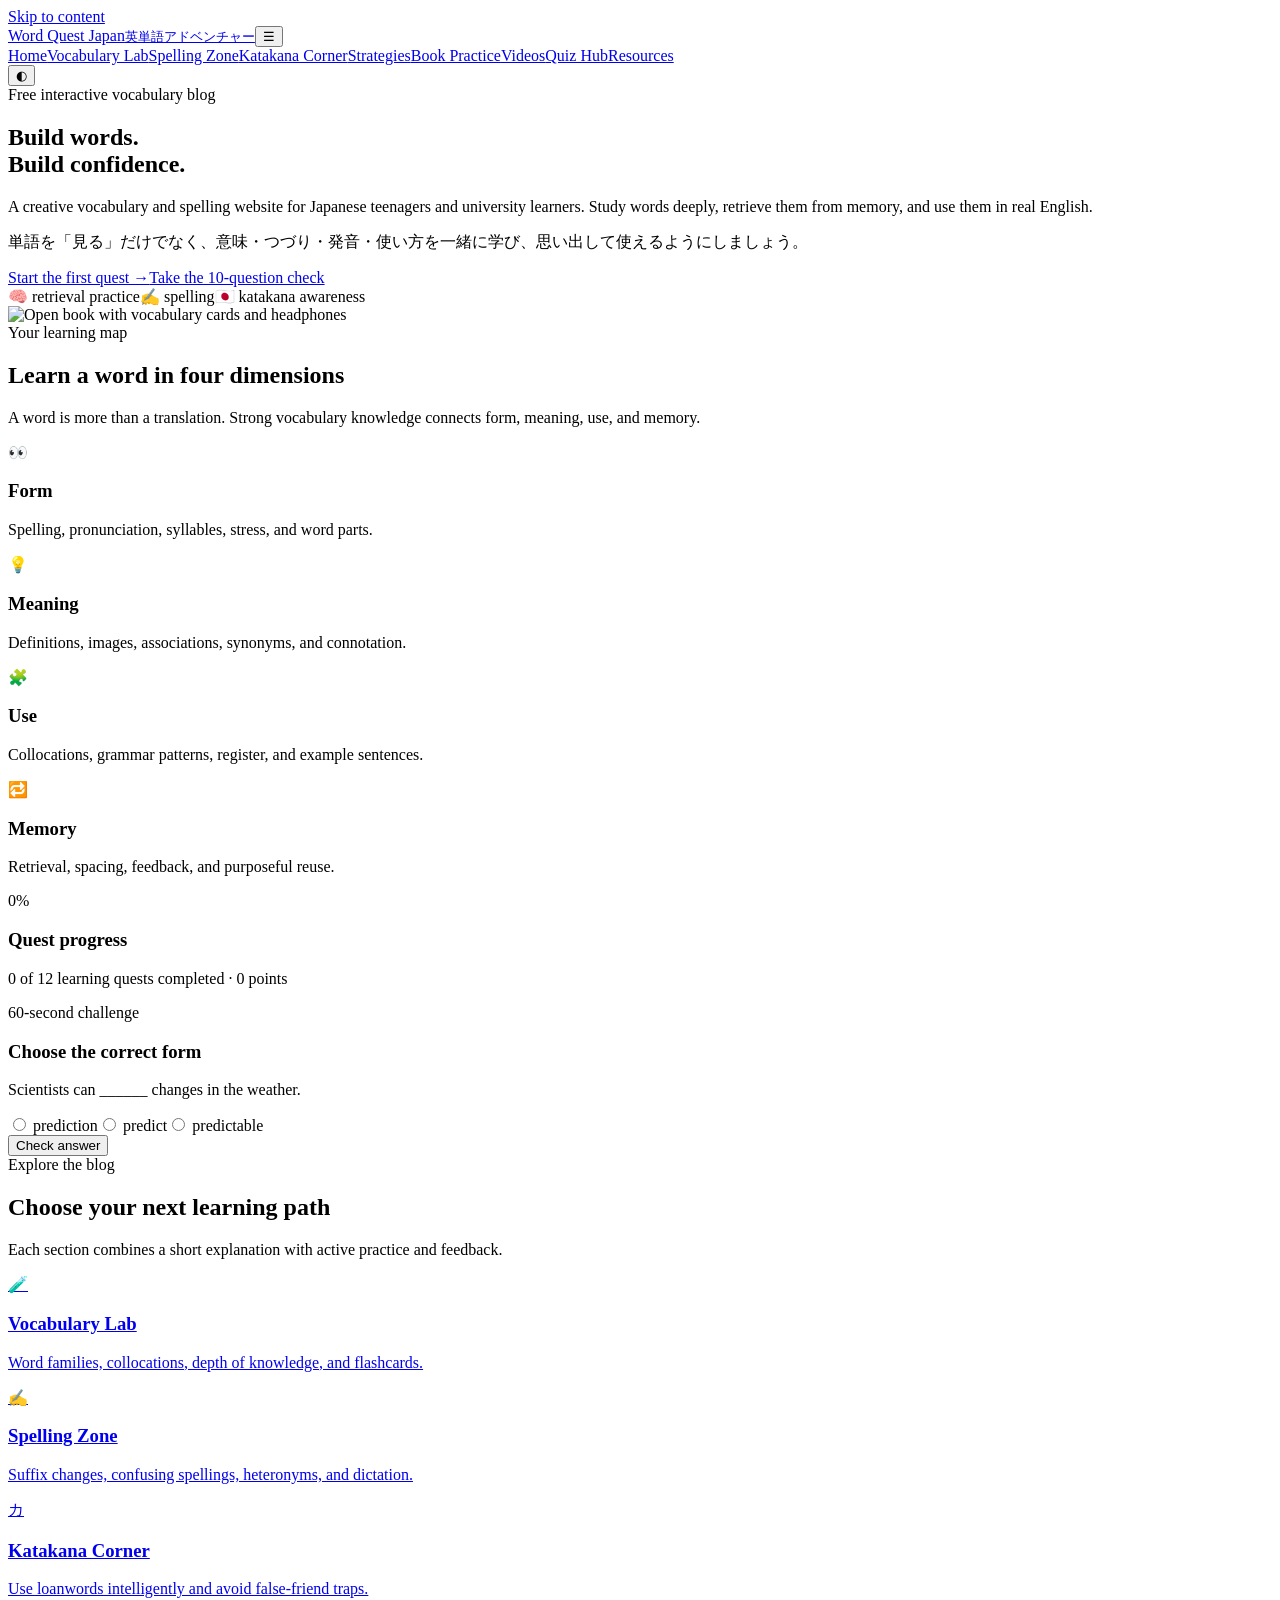
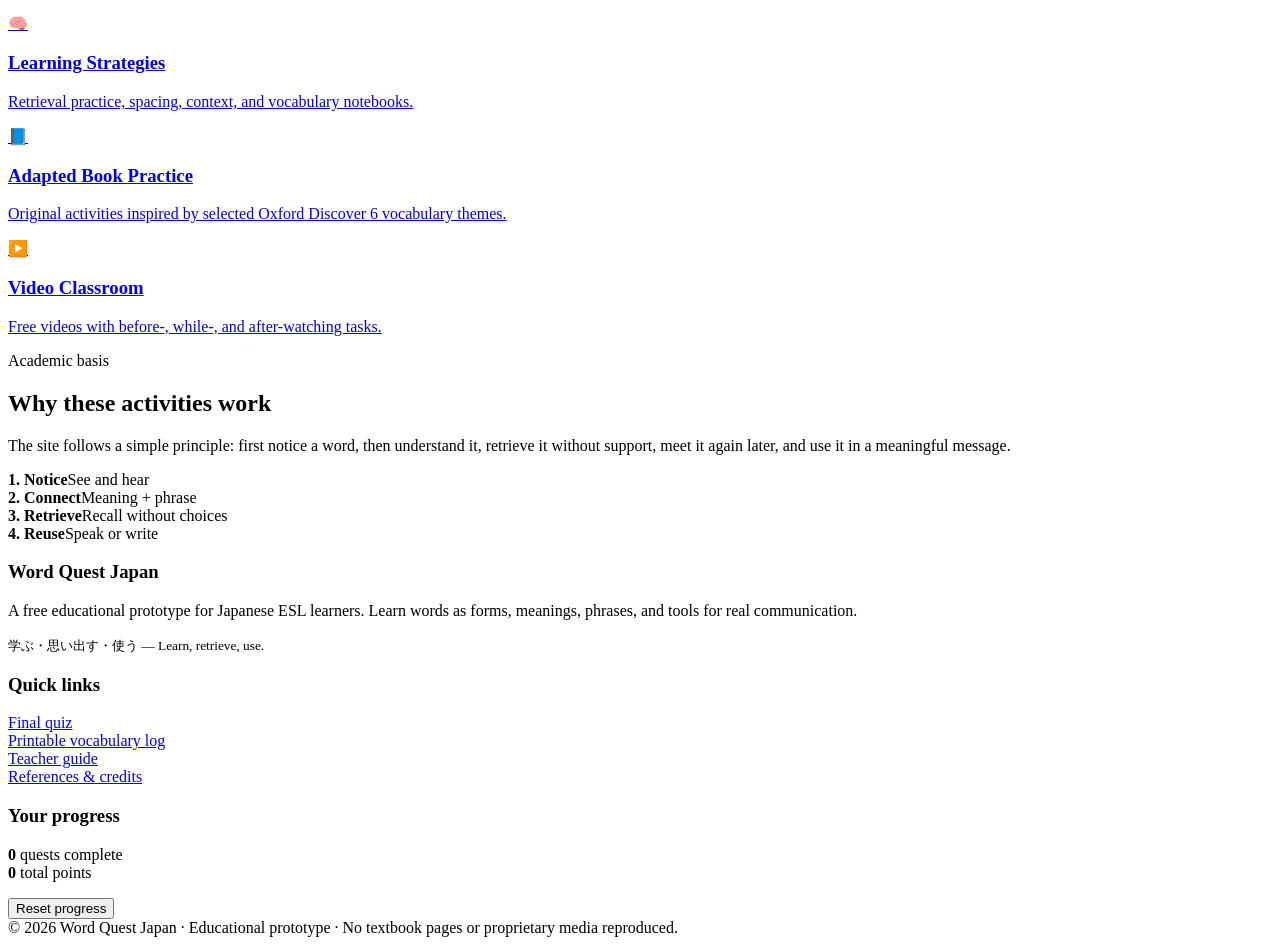
==== index.html @ 79e6d318 "Add files via upload" ====
<!doctype html><html lang="en" data-theme="light"><head><meta charset="utf-8"><meta name="viewport" content="width=device-width,initial-scale=1"><meta name="description" content="Vocabulary, spelling, and learning strategies for young Japanese learners of English."><title>Home | Word Quest Japan</title><link rel="icon" href="assets/images/favicon.svg" type="image/svg+xml"><link rel="stylesheet" href="assets/css/style.css"></head><body><a class="skip-link" href="#main">Skip to content</a><header class="site-header"><div class="nav-wrap"><a class="brand" href="index.html"><img src="assets/images/favicon.svg" alt=""><span>Word Quest Japan<small>英単語アドベンチャー</small></span></a><button class="icon-btn menu-btn" aria-expanded="false" aria-label="Open navigation">☰</button><nav class="nav-links" aria-label="Main navigation"><a href="index.html" aria-current="page">Home</a><a href="vocabulary-lab.html">Vocabulary Lab</a><a href="spelling-zone.html">Spelling Zone</a><a href="katakana-corner.html">Katakana Corner</a><a href="strategies.html">Strategies</a><a href="oxford-practice.html">Book Practice</a><a href="video-classroom.html">Videos</a><a href="quiz-hub.html">Quiz Hub</a><a href="resources.html">Resources</a></nav><button class="icon-btn" data-theme-toggle aria-label="Switch light and dark mode">◐</button></div></header><main id="main"><section class="hero"><div class="hero-grid"><div><span class="eyebrow">Free interactive vocabulary blog</span><h1>Build words.<br>Build confidence.</h1><p class="lead">A creative vocabulary and spelling website for Japanese teenagers and university learners. Study words deeply, retrieve them from memory, and use them in real English.</p><p class="jp-support" lang="ja">単語を「見る」だけでなく、意味・つづり・発音・使い方を一緒に学び、思い出して使えるようにしましょう。</p><div class="cta-row"><a class="btn btn-primary" href="vocabulary-lab.html">Start the first quest →</a><a class="btn btn-secondary" href="quiz-hub.html">Take the 10-question check</a></div><div class="hero-mini-stats"><span class="mini-stat">🧠 retrieval practice</span><span class="mini-stat">✍️ spelling</span><span class="mini-stat">🇯🇵 katakana awareness</span></div></div><div class="hero-art"><img src="assets/images/hero.svg" alt="Open book with vocabulary cards and headphones"></div></div></section>
<section class="section"><div class="container"><div class="grid grid-2"><div><span class="eyebrow">Your learning map</span><h2>Learn a word in four dimensions</h2><p class="lead">A word is more than a translation. Strong vocabulary knowledge connects form, meaning, use, and memory.</p><div class="grid grid-2 mt-2"><div class="card"><div class="card-icon">👀</div><h3>Form</h3><p>Spelling, pronunciation, syllables, stress, and word parts.</p></div><div class="card"><div class="card-icon">💡</div><h3>Meaning</h3><p>Definitions, images, associations, synonyms, and connotation.</p></div><div class="card"><div class="card-icon">🧩</div><h3>Use</h3><p>Collocations, grammar patterns, register, and example sentences.</p></div><div class="card"><div class="card-icon">🔁</div><h3>Memory</h3><p>Retrieval, spacing, feedback, and purposeful reuse.</p></div></div></div><div><div class="progress-card"><div class="progress-ring"><span>0%</span></div><div><h3 class="mb-0">Quest progress</h3><p class="muted"><span data-progress-count>0</span> of 12 learning quests completed · <span data-points>0</span> points</p></div></div><div class="activity mt-1" data-mcq data-answer="predict" data-hint="After can, use the base form of the verb." data-complete="home-check" data-points="5"><span class="tag orange">60-second challenge</span><h3>Choose the correct form</h3><p>Scientists can ______ changes in the weather.</p><div class="options"><label class="option"><input type="radio" name="homeq" value="prediction"> prediction</label><label class="option"><input type="radio" name="homeq" value="predict"> predict</label><label class="option"><input type="radio" name="homeq" value="predictable"> predictable</label></div><button class="btn btn-primary btn-small" data-check>Check answer</button><div class="feedback" aria-live="polite"></div></div></div></div></div></section>
<section class="section-sm"><div class="container"><div class="section-head"><div><span class="eyebrow">Explore the blog</span><h2>Choose your next learning path</h2></div><p>Each section combines a short explanation with active practice and feedback.</p></div><div class="grid grid-3"><a class="card" href="vocabulary-lab.html"><div class="card-icon">🧪</div><h3>Vocabulary Lab</h3><p>Word families, collocations, depth of knowledge, and flashcards.</p></a><a class="card" href="spelling-zone.html"><div class="card-icon">✍️</div><h3>Spelling Zone</h3><p>Suffix changes, confusing spellings, heteronyms, and dictation.</p></a><a class="card" href="katakana-corner.html"><div class="card-icon">カ</div><h3>Katakana Corner</h3><p>Use loanwords intelligently and avoid false-friend traps.</p></a><a class="card" href="strategies.html"><div class="card-icon">🧠</div><h3>Learning Strategies</h3><p>Retrieval practice, spacing, context, and vocabulary notebooks.</p></a><a class="card" href="oxford-practice.html"><div class="card-icon">📘</div><h3>Adapted Book Practice</h3><p>Original activities inspired by selected Oxford Discover 6 vocabulary themes.</p></a><a class="card" href="video-classroom.html"><div class="card-icon">▶️</div><h3>Video Classroom</h3><p>Free videos with before-, while-, and after-watching tasks.</p></a></div></div></section>
<section class="section"><div class="container"><div class="callout"><div class="grid grid-2"><div><span class="tag green">Academic basis</span><h2>Why these activities work</h2><p>The site follows a simple principle: first notice a word, then understand it, retrieve it without support, meet it again later, and use it in a meaningful message.</p></div><div class="timeline"><div class="step"><b>1. Notice</b>See and hear</div><div class="step"><b>2. Connect</b>Meaning + phrase</div><div class="step"><b>3. Retrieve</b>Recall without choices</div><div class="step"><b>4. Reuse</b>Speak or write</div></div></div></div></div></section></main><footer class="site-footer"><div class="footer-grid"><div><h3>Word Quest Japan</h3><p>A free educational prototype for Japanese ESL learners. Learn words as forms, meanings, phrases, and tools for real communication.</p><small>学ぶ・思い出す・使う — Learn, retrieve, use.</small></div><div><h3>Quick links</h3><p><a href="quiz-hub.html">Final quiz</a><br><a href="printable-log.html">Printable vocabulary log</a><br><a href="teachers.html">Teacher guide</a><br><a href="references.html">References & credits</a></p></div><div><h3>Your progress</h3><p><strong data-progress-count>0</strong> quests complete<br><strong data-points>0</strong> total points</p><button class="btn btn-small btn-secondary" data-reset>Reset progress</button></div></div><div class="footer-bottom">© 2026 Word Quest Japan · Educational prototype · No textbook pages or proprietary media reproduced.</div></footer><div class="toast" role="status" aria-live="polite"></div><script src="assets/js/main.js"></script><script src="assets/js/activities.js"></script></body></html>
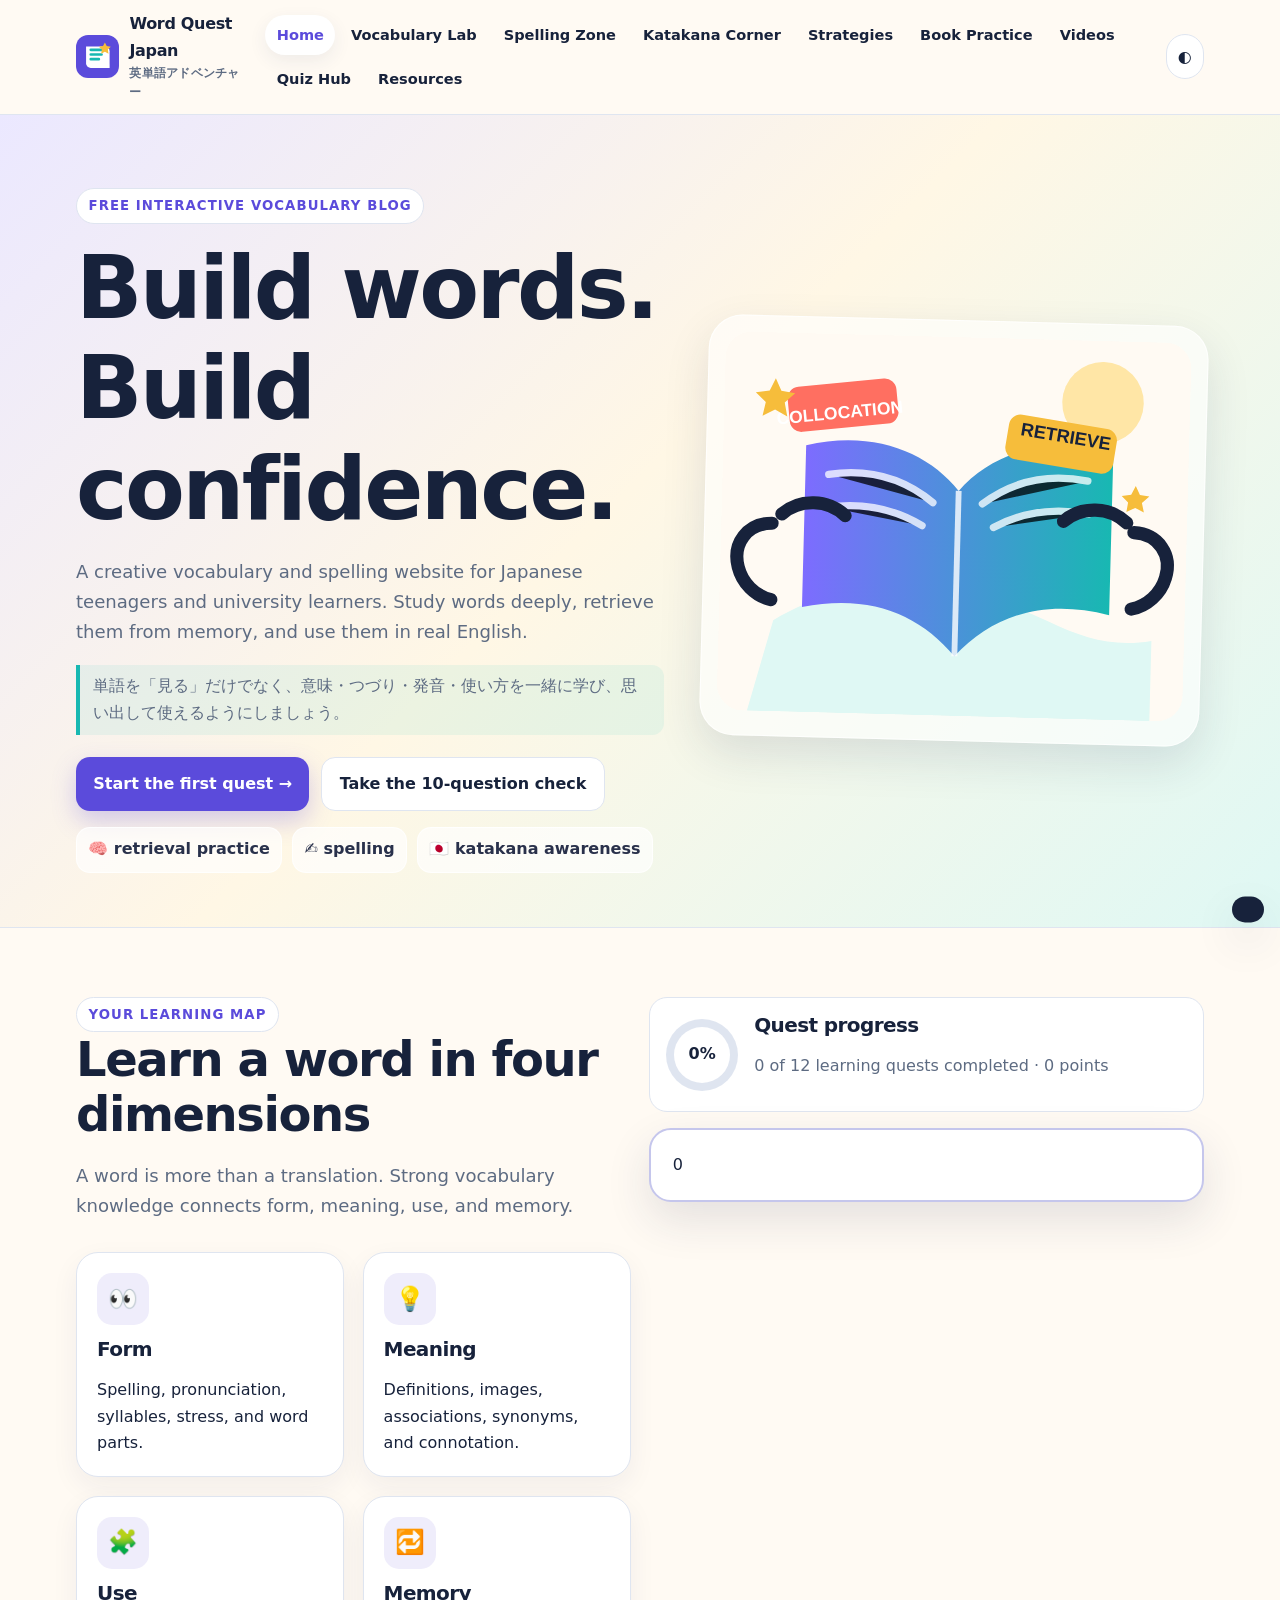
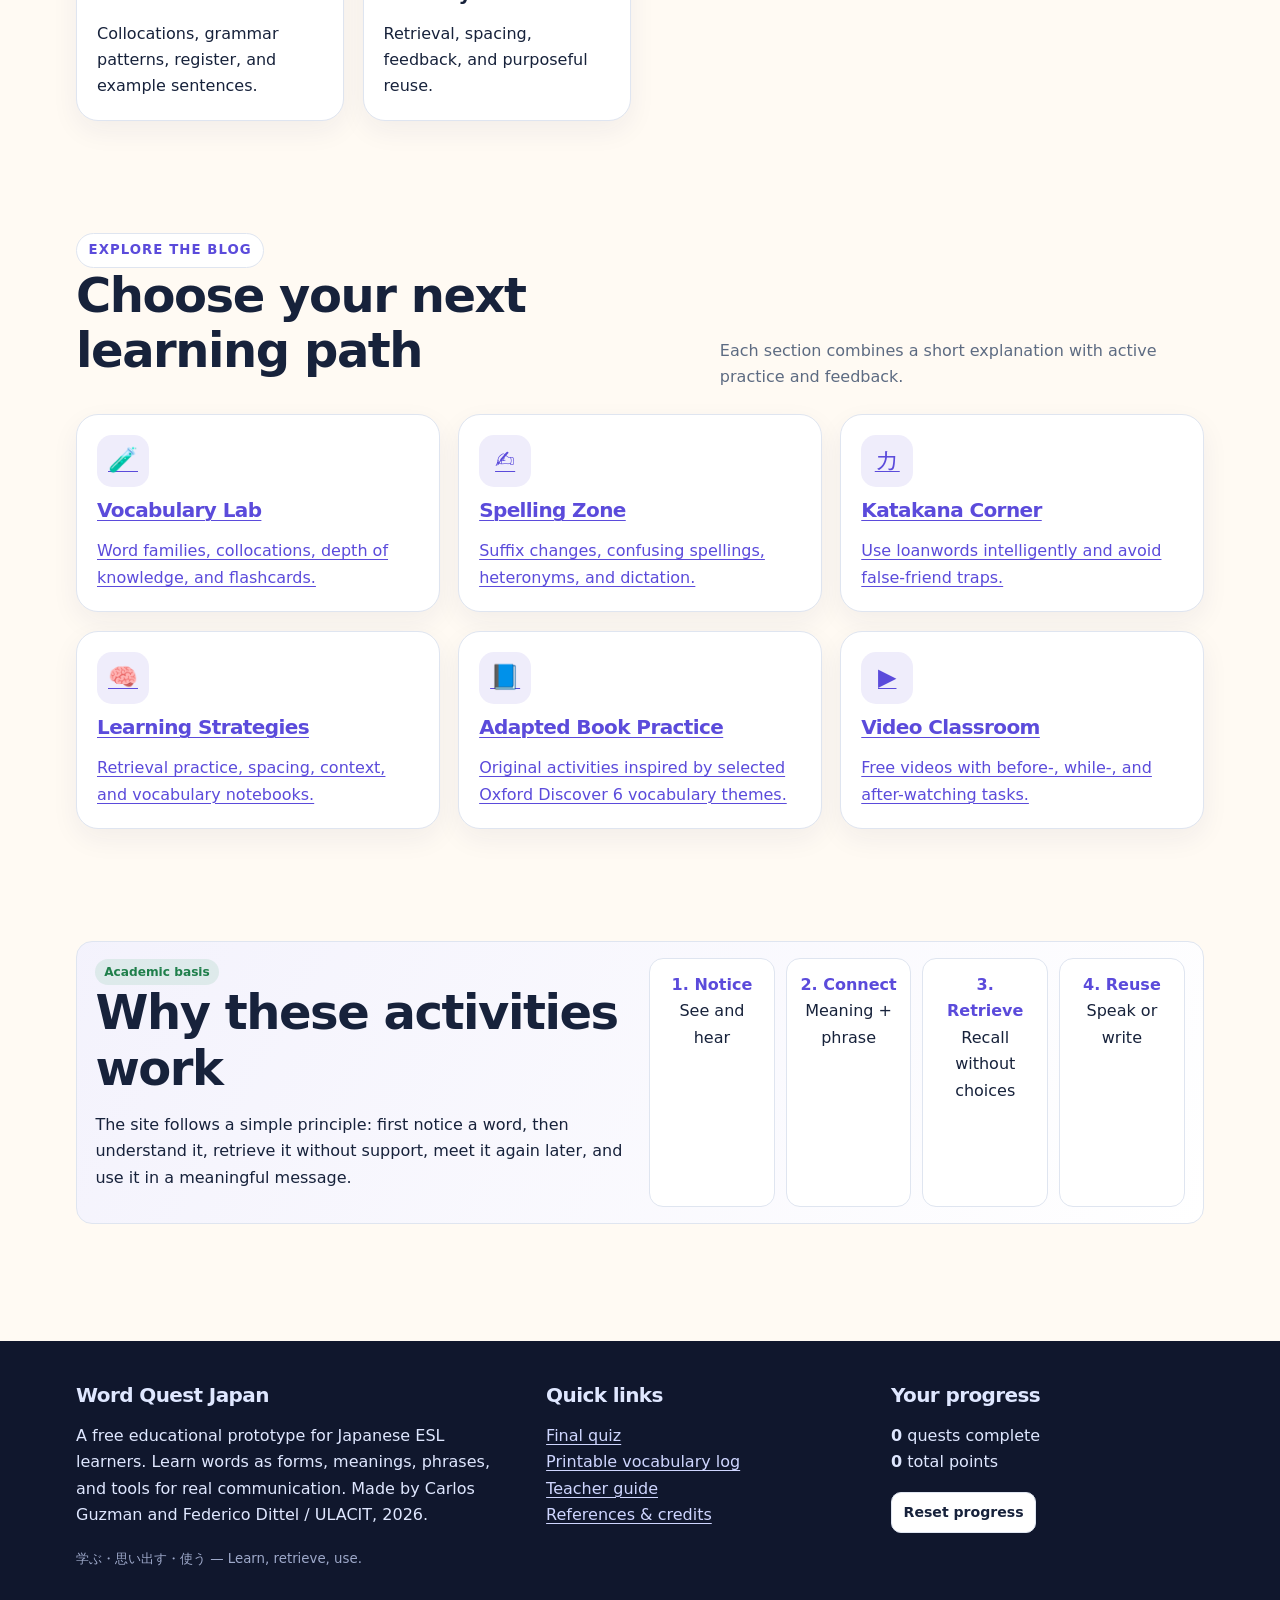
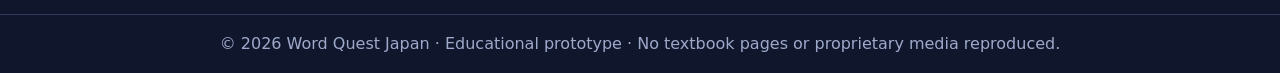
==== commit 667b272f: "Update index.html" ====
--- a/index.html
+++ b/index.html
@@ -1,4 +1,4 @@
 <!doctype html><html lang="en" data-theme="light"><head><meta charset="utf-8"><meta name="viewport" content="width=device-width,initial-scale=1"><meta name="description" content="Vocabulary, spelling, and learning strategies for young Japanese learners of English."><title>Home | Word Quest Japan</title><link rel="icon" href="assets/images/favicon.svg" type="image/svg+xml"><link rel="stylesheet" href="assets/css/style.css"></head><body><a class="skip-link" href="#main">Skip to content</a><header class="site-header"><div class="nav-wrap"><a class="brand" href="index.html"><img src="assets/images/favicon.svg" alt=""><span>Word Quest Japan<small>英単語アドベンチャー</small></span></a><button class="icon-btn menu-btn" aria-expanded="false" aria-label="Open navigation">☰</button><nav class="nav-links" aria-label="Main navigation"><a href="index.html" aria-current="page">Home</a><a href="vocabulary-lab.html">Vocabulary Lab</a><a href="spelling-zone.html">Spelling Zone</a><a href="katakana-corner.html">Katakana Corner</a><a href="strategies.html">Strategies</a><a href="oxford-practice.html">Book Practice</a><a href="video-classroom.html">Videos</a><a href="quiz-hub.html">Quiz Hub</a><a href="resources.html">Resources</a></nav><button class="icon-btn" data-theme-toggle aria-label="Switch light and dark mode">◐</button></div></header><main id="main"><section class="hero"><div class="hero-grid"><div><span class="eyebrow">Free interactive vocabulary blog</span><h1>Build words.<br>Build confidence.</h1><p class="lead">A creative vocabulary and spelling website for Japanese teenagers and university learners. Study words deeply, retrieve them from memory, and use them in real English.</p><p class="jp-support" lang="ja">単語を「見る」だけでなく、意味・つづり・発音・使い方を一緒に学び、思い出して使えるようにしましょう。</p><div class="cta-row"><a class="btn btn-primary" href="vocabulary-lab.html">Start the first quest →</a><a class="btn btn-secondary" href="quiz-hub.html">Take the 10-question check</a></div><div class="hero-mini-stats"><span class="mini-stat">🧠 retrieval practice</span><span class="mini-stat">✍️ spelling</span><span class="mini-stat">🇯🇵 katakana awareness</span></div></div><div class="hero-art"><img src="assets/images/hero.svg" alt="Open book with vocabulary cards and headphones"></div></div></section>
 <section class="section"><div class="container"><div class="grid grid-2"><div><span class="eyebrow">Your learning map</span><h2>Learn a word in four dimensions</h2><p class="lead">A word is more than a translation. Strong vocabulary knowledge connects form, meaning, use, and memory.</p><div class="grid grid-2 mt-2"><div class="card"><div class="card-icon">👀</div><h3>Form</h3><p>Spelling, pronunciation, syllables, stress, and word parts.</p></div><div class="card"><div class="card-icon">💡</div><h3>Meaning</h3><p>Definitions, images, associations, synonyms, and connotation.</p></div><div class="card"><div class="card-icon">🧩</div><h3>Use</h3><p>Collocations, grammar patterns, register, and example sentences.</p></div><div class="card"><div class="card-icon">🔁</div><h3>Memory</h3><p>Retrieval, spacing, feedback, and purposeful reuse.</p></div></div></div><div><div class="progress-card"><div class="progress-ring"><span>0%</span></div><div><h3 class="mb-0">Quest progress</h3><p class="muted"><span data-progress-count>0</span> of 12 learning quests completed · <span data-points>0</span> points</p></div></div><div class="activity mt-1" data-mcq data-answer="predict" data-hint="After can, use the base form of the verb." data-complete="home-check" data-points="5"><span class="tag orange">60-second challenge</span><h3>Choose the correct form</h3><p>Scientists can ______ changes in the weather.</p><div class="options"><label class="option"><input type="radio" name="homeq" value="prediction"> prediction</label><label class="option"><input type="radio" name="homeq" value="predict"> predict</label><label class="option"><input type="radio" name="homeq" value="predictable"> predictable</label></div><button class="btn btn-primary btn-small" data-check>Check answer</button><div class="feedback" aria-live="polite"></div></div></div></div></div></section>
 <section class="section-sm"><div class="container"><div class="section-head"><div><span class="eyebrow">Explore the blog</span><h2>Choose your next learning path</h2></div><p>Each section combines a short explanation with active practice and feedback.</p></div><div class="grid grid-3"><a class="card" href="vocabulary-lab.html"><div class="card-icon">🧪</div><h3>Vocabulary Lab</h3><p>Word families, collocations, depth of knowledge, and flashcards.</p></a><a class="card" href="spelling-zone.html"><div class="card-icon">✍️</div><h3>Spelling Zone</h3><p>Suffix changes, confusing spellings, heteronyms, and dictation.</p></a><a class="card" href="katakana-corner.html"><div class="card-icon">カ</div><h3>Katakana Corner</h3><p>Use loanwords intelligently and avoid false-friend traps.</p></a><a class="card" href="strategies.html"><div class="card-icon">🧠</div><h3>Learning Strategies</h3><p>Retrieval practice, spacing, context, and vocabulary notebooks.</p></a><a class="card" href="oxford-practice.html"><div class="card-icon">📘</div><h3>Adapted Book Practice</h3><p>Original activities inspired by selected Oxford Discover 6 vocabulary themes.</p></a><a class="card" href="video-classroom.html"><div class="card-icon">▶️</div><h3>Video Classroom</h3><p>Free videos with before-, while-, and after-watching tasks.</p></a></div></div></section>
-<section class="section"><div class="container"><div class="callout"><div class="grid grid-2"><div><span class="tag green">Academic basis</span><h2>Why these activities work</h2><p>The site follows a simple principle: first notice a word, then understand it, retrieve it without support, meet it again later, and use it in a meaningful message.</p></div><div class="timeline"><div class="step"><b>1. Notice</b>See and hear</div><div class="step"><b>2. Connect</b>Meaning + phrase</div><div class="step"><b>3. Retrieve</b>Recall without choices</div><div class="step"><b>4. Reuse</b>Speak or write</div></div></div></div></div></section></main><footer class="site-footer"><div class="footer-grid"><div><h3>Word Quest Japan</h3><p>A free educational prototype for Japanese ESL learners. Learn words as forms, meanings, phrases, and tools for real communication.</p><small>学ぶ・思い出す・使う — Learn, retrieve, use.</small></div><div><h3>Quick links</h3><p><a href="quiz-hub.html">Final quiz</a><br><a href="printable-log.html">Printable vocabulary log</a><br><a href="teachers.html">Teacher guide</a><br><a href="references.html">References & credits</a></p></div><div><h3>Your progress</h3><p><strong data-progress-count>0</strong> quests complete<br><strong data-points>0</strong> total points</p><button class="btn btn-small btn-secondary" data-reset>Reset progress</button></div></div><div class="footer-bottom">© 2026 Word Quest Japan · Educational prototype · No textbook pages or proprietary media reproduced.</div></footer><div class="toast" role="status" aria-live="polite"></div><script src="assets/js/main.js"></script><script src="assets/js/activities.js"></script></body></html>+<section class="section"><div class="container"><div class="callout"><div class="grid grid-2"><div><span class="tag green">Academic basis</span><h2>Why these activities work</h2><p>The site follows a simple principle: first notice a word, then understand it, retrieve it without support, meet it again later, and use it in a meaningful message.</p></div><div class="timeline"><div class="step"><b>1. Notice</b>See and hear</div><div class="step"><b>2. Connect</b>Meaning + phrase</div><div class="step"><b>3. Retrieve</b>Recall without choices</div><div class="step"><b>4. Reuse</b>Speak or write</div></div></div></div></div></section></main><footer class="site-footer"><div class="footer-grid"><div><h3>Word Quest Japan</h3><p>A free educational prototype for Japanese ESL learners. Learn words as forms, meanings, phrases, and tools for real communication. Made by Carlos Guzman and Federico Dittel / ULACIT, 2026.</p><small>学ぶ・思い出す・使う — Learn, retrieve, use.</small></div><div><h3>Quick links</h3><p><a href="quiz-hub.html">Final quiz</a><br><a href="printable-log.html">Printable vocabulary log</a><br><a href="teachers.html">Teacher guide</a><br><a href="references.html">References & credits</a></p></div><div><h3>Your progress</h3><p><strong data-progress-count>0</strong> quests complete<br><strong data-points>0</strong> total points</p><button class="btn btn-small btn-secondary" data-reset>Reset progress</button></div></div><div class="footer-bottom">© 2026 Word Quest Japan · Educational prototype · No textbook pages or proprietary media reproduced.</div></footer><div class="toast" role="status" aria-live="polite"></div><script src="assets/js/main.js"></script><script src="assets/js/activities.js"></script></body></html>
--- a/assets/css/style.css
+++ b/assets/css/style.css
@@ -0,0 +1,142 @@
+
+:root{
+  --ink:#17223b;--muted:#5d6b82;--paper:#fffaf3;--card:#ffffff;--primary:#5b4bdb;
+  --primary-2:#7d6cff;--accent:#ff6f61;--aqua:#18b8b2;--gold:#f6bd3b;--green:#3fa66b;
+  --line:#dfe5f0;--shadow:0 18px 45px rgba(32,42,82,.12);--radius:22px;--radius-sm:14px;
+  --max:1160px;
+}
+[data-theme="dark"]{
+  --ink:#eef2ff;--muted:#b8c0d8;--paper:#11162a;--card:#1b223b;--line:#343d5c;
+  --shadow:0 18px 45px rgba(0,0,0,.28);
+}
+*{box-sizing:border-box}
+html{scroll-behavior:smooth}
+body{margin:0;font-family:Inter,ui-sans-serif,system-ui,-apple-system,"Segoe UI",Roboto,"Noto Sans JP",sans-serif;background:var(--paper);color:var(--ink);line-height:1.65}
+a{color:var(--primary);text-decoration-thickness:.09em;text-underline-offset:.18em}
+a:hover{color:var(--accent)}
+img,svg,iframe{max-width:100%}
+button,input,select,textarea{font:inherit}
+button{cursor:pointer}
+.skip-link{position:absolute;left:-999px;top:0;background:var(--ink);color:white;padding:.6rem 1rem;z-index:999}
+.skip-link:focus{left:1rem;top:1rem}
+.site-header{position:sticky;top:0;z-index:50;background:color-mix(in srgb,var(--paper) 88%,transparent);backdrop-filter:blur(14px);border-bottom:1px solid var(--line)}
+.nav-wrap{max-width:var(--max);margin:auto;padding:.7rem 1rem;display:flex;align-items:center;gap:1rem}
+.brand{display:flex;align-items:center;gap:.65rem;text-decoration:none;color:var(--ink);font-weight:900;letter-spacing:-.02em}
+.brand img{width:43px;height:43px}
+.brand small{display:block;font-weight:600;color:var(--muted);font-size:.73rem;letter-spacing:.02em}
+.nav-links{display:flex;flex-wrap:wrap;gap:.25rem;margin-left:auto;align-items:center}
+.nav-links a{padding:.5rem .72rem;border-radius:999px;text-decoration:none;color:var(--ink);font-size:.91rem;font-weight:700}
+.nav-links a:hover,.nav-links a[aria-current="page"]{background:var(--card);box-shadow:0 6px 18px rgba(50,60,100,.08);color:var(--primary)}
+.icon-btn{border:1px solid var(--line);background:var(--card);color:var(--ink);border-radius:999px;padding:.52rem .7rem}
+.menu-btn{display:none}
+main{min-height:70vh}
+.container{max-width:var(--max);margin:auto;padding:0 1rem}
+.hero{overflow:hidden;background:linear-gradient(135deg,#ebe8ff 0%,#fff7e5 48%,#dff8f4 100%);border-bottom:1px solid var(--line)}
+[data-theme="dark"] .hero{background:linear-gradient(135deg,#29245a 0%,#332337 48%,#173e3b 100%)}
+.hero-grid{max-width:var(--max);margin:auto;padding:4.6rem 1rem 3.4rem;display:grid;grid-template-columns:1.08fr .92fr;gap:2.5rem;align-items:center}
+.eyebrow{display:inline-flex;gap:.45rem;align-items:center;background:var(--card);border:1px solid var(--line);padding:.36rem .72rem;border-radius:999px;color:var(--primary);font-size:.83rem;font-weight:900;text-transform:uppercase;letter-spacing:.08em}
+h1,h2,h3{line-height:1.15;letter-spacing:-.03em;margin-top:0}
+h1{font-size:clamp(2.55rem,7vw,5.45rem);margin:.9rem 0 1rem}
+h2{font-size:clamp(1.8rem,4vw,3rem);margin-bottom:.75rem}
+h3{font-size:1.25rem;margin-bottom:.45rem}
+.lead{font-size:1.13rem;color:var(--muted);max-width:68ch}
+.jp-support{border-left:4px solid var(--aqua);padding:.55rem .8rem;margin:1rem 0;color:var(--muted);background:color-mix(in srgb,var(--aqua) 8%,transparent);border-radius:0 12px 12px 0}
+.cta-row{display:flex;gap:.75rem;flex-wrap:wrap;margin-top:1.4rem}
+.btn{border:0;border-radius:14px;padding:.78rem 1.08rem;font-weight:900;text-decoration:none;display:inline-flex;align-items:center;justify-content:center;gap:.45rem;transition:.2s transform,.2s box-shadow}
+.btn:hover{transform:translateY(-2px)}
+.btn-primary{background:var(--primary);color:white;box-shadow:0 10px 24px rgba(91,75,219,.26)}
+.btn-secondary{background:var(--card);color:var(--ink);border:1px solid var(--line)}
+.btn-accent{background:var(--accent);color:white}
+.btn-small{padding:.5rem .72rem;border-radius:10px;font-size:.88rem}
+.hero-art{background:rgba(255,255,255,.6);border:1px solid rgba(255,255,255,.8);border-radius:34px;padding:1rem;box-shadow:var(--shadow);transform:rotate(1.5deg)}
+[data-theme="dark"] .hero-art{background:rgba(25,31,57,.7);border-color:rgba(255,255,255,.1)}
+.section{padding:4.3rem 0}
+.section-sm{padding:2.7rem 0}
+.section-head{display:flex;justify-content:space-between;gap:1rem;align-items:end;margin-bottom:1.45rem}
+.section-head p{margin:0;color:var(--muted);max-width:58ch}
+.grid{display:grid;gap:1.15rem}
+.grid-2{grid-template-columns:repeat(2,minmax(0,1fr))}
+.grid-3{grid-template-columns:repeat(3,minmax(0,1fr))}
+.grid-4{grid-template-columns:repeat(4,minmax(0,1fr))}
+.card{background:var(--card);border:1px solid var(--line);border-radius:var(--radius);padding:1.25rem;box-shadow:0 10px 28px rgba(32,42,82,.06)}
+.card p:last-child{margin-bottom:0}
+.card-icon{width:52px;height:52px;border-radius:15px;display:grid;place-items:center;font-size:1.5rem;margin-bottom:.8rem;background:color-mix(in srgb,var(--primary) 10%,var(--card))}
+.tag{display:inline-flex;padding:.2rem .55rem;border-radius:999px;font-size:.76rem;font-weight:900;background:color-mix(in srgb,var(--primary) 10%,transparent);color:var(--primary)}
+.tag.orange{background:color-mix(in srgb,var(--accent) 12%,transparent);color:#c33c31}
+.tag.green{background:color-mix(in srgb,var(--green) 12%,transparent);color:#1f7f4b}
+.callout{padding:1rem 1.15rem;border:1px solid var(--line);border-radius:16px;background:linear-gradient(120deg,color-mix(in srgb,var(--primary) 7%,var(--card)),var(--card))}
+.progress-card{display:flex;align-items:center;gap:1rem;background:var(--card);border:1px solid var(--line);padding:1rem;border-radius:18px}
+.progress-ring{--p:0;width:72px;height:72px;border-radius:50%;display:grid;place-items:center;background:conic-gradient(var(--aqua) calc(var(--p)*1%),var(--line) 0);position:relative;font-weight:900}
+.progress-ring::before{content:"";position:absolute;inset:8px;background:var(--card);border-radius:50%}
+.progress-ring span{position:relative}
+.activity{background:var(--card);border:2px solid color-mix(in srgb,var(--primary) 20%,var(--line));border-radius:var(--radius);padding:1.35rem;box-shadow:var(--shadow)}
+.activity h3{display:flex;align-items:center;gap:.55rem}
+.question{padding:1rem 0;border-bottom:1px dashed var(--line)}
+.question:last-child{border-bottom:0}
+.options{display:grid;gap:.55rem;margin:.7rem 0}
+.option{display:flex;gap:.55rem;align-items:flex-start;border:1px solid var(--line);padding:.65rem .75rem;border-radius:12px;background:var(--card)}
+.option:hover{border-color:var(--primary)}
+.feedback{min-height:1.6rem;margin-top:.5rem;font-weight:800}
+.feedback.correct{color:var(--green)}
+.feedback.incorrect{color:#c44135}
+.input-row{display:flex;gap:.55rem;flex-wrap:wrap}
+.input-row input,.text-input,textarea,select{border:1px solid var(--line);background:var(--card);color:var(--ink);border-radius:12px;padding:.66rem .72rem}
+.text-input{width:100%}
+textarea{width:100%;min-height:105px;resize:vertical}
+.flashcard{perspective:1200px;min-height:255px}
+.flashcard-inner{position:relative;width:100%;min-height:255px;transition:transform .5s;transform-style:preserve-3d}
+.flashcard.flipped .flashcard-inner{transform:rotateY(180deg)}
+.flash-face{position:absolute;inset:0;backface-visibility:hidden;border-radius:22px;border:2px solid color-mix(in srgb,var(--primary) 22%,var(--line));display:flex;flex-direction:column;justify-content:center;align-items:center;text-align:center;padding:1.4rem;background:linear-gradient(145deg,var(--card),color-mix(in srgb,var(--primary) 7%,var(--card)))}
+.flash-back{transform:rotateY(180deg)}
+.word{font-size:2.35rem;font-weight:950;letter-spacing:-.04em}
+.pron{color:var(--muted);font-size:.95rem}
+.match-grid{display:grid;grid-template-columns:repeat(2,minmax(0,1fr));gap:.65rem}
+.match-item{padding:.75rem;border:1px solid var(--line);border-radius:12px;background:var(--card);text-align:left;color:var(--ink)}
+.match-item.selected{border-color:var(--primary);background:color-mix(in srgb,var(--primary) 12%,var(--card))}
+.match-item.matched{border-color:var(--green);background:color-mix(in srgb,var(--green) 12%,var(--card));opacity:.74}
+.score-box{display:flex;align-items:center;justify-content:space-between;gap:1rem;padding:1rem;border-radius:16px;background:color-mix(in srgb,var(--gold) 18%,var(--card));margin-top:1rem}
+.video-card iframe{aspect-ratio:16/9;border:0;border-radius:16px;width:100%}
+.checklist{display:grid;gap:.55rem}
+.checklist label{display:flex;gap:.55rem;align-items:flex-start;border:1px solid var(--line);padding:.65rem .75rem;border-radius:12px;background:var(--card)}
+.note-box{background:color-mix(in srgb,var(--gold) 12%,var(--card));border:1px solid color-mix(in srgb,var(--gold) 40%,var(--line));padding:1rem;border-radius:14px}
+.timeline{display:grid;grid-template-columns:repeat(4,1fr);gap:.7rem}
+.timeline .step{padding:.8rem;border-radius:14px;border:1px solid var(--line);background:var(--card);text-align:center}
+.timeline b{display:block;color:var(--primary)}
+.badge-row{display:flex;gap:.55rem;flex-wrap:wrap}
+.badge{padding:.55rem .75rem;border-radius:14px;border:1px solid var(--line);background:var(--card);filter:grayscale(1);opacity:.55}
+.badge.unlocked{filter:none;opacity:1;border-color:var(--gold);box-shadow:0 8px 20px rgba(246,189,59,.18)}
+.table-wrap{overflow-x:auto}
+table{border-collapse:collapse;width:100%;background:var(--card);border-radius:16px;overflow:hidden}
+th,td{padding:.72rem;border-bottom:1px solid var(--line);text-align:left;vertical-align:top}
+th{background:color-mix(in srgb,var(--primary) 9%,var(--card))}
+.breadcrumbs{padding:1rem 0;color:var(--muted);font-size:.9rem}
+.page-hero{padding:3.2rem 0 2.2rem;background:linear-gradient(135deg,color-mix(in srgb,var(--primary) 10%,var(--paper)),color-mix(in srgb,var(--aqua) 8%,var(--paper)));border-bottom:1px solid var(--line)}
+.page-hero h1{font-size:clamp(2.2rem,5vw,4.2rem)}
+.site-footer{background:#10172d;color:#dfe7ff;margin-top:3rem}
+.footer-grid{max-width:var(--max);margin:auto;padding:2.7rem 1rem;display:grid;grid-template-columns:1.4fr 1fr 1fr;gap:2rem}
+.site-footer a{color:#cfd6ff}
+.site-footer small{color:#9ea9ca}
+.footer-bottom{border-top:1px solid #313a57;padding:1rem;text-align:center;color:#9ea9ca}
+.toast{position:fixed;right:1rem;bottom:1rem;background:var(--ink);color:var(--paper);padding:.8rem 1rem;border-radius:13px;box-shadow:var(--shadow);transform:translateY(150%);transition:.25s;z-index:99}
+.toast.show{transform:translateY(0)}
+.hidden{display:none!important}
+.center{text-align:center}.muted{color:var(--muted)}.mt-1{margin-top:1rem}.mt-2{margin-top:2rem}.mb-0{margin-bottom:0}
+.hero-mini-stats{display:flex;gap:.65rem;flex-wrap:wrap;margin-top:1rem}
+.mini-stat{background:rgba(255,255,255,.66);border:1px solid rgba(255,255,255,.8);border-radius:14px;padding:.55rem .7rem;color:#29314b;font-weight:800}
+[data-theme="dark"] .mini-stat{background:rgba(27,34,59,.75);border-color:rgba(255,255,255,.08);color:var(--ink)}
+@media(max-width:900px){
+ .hero-grid,.grid-3,.grid-4,.footer-grid{grid-template-columns:1fr 1fr}
+ .nav-links{position:absolute;left:1rem;right:1rem;top:66px;display:none;flex-direction:column;align-items:stretch;background:var(--card);border:1px solid var(--line);border-radius:18px;padding:.7rem;box-shadow:var(--shadow)}
+ .nav-links.open{display:flex}.nav-links a{text-align:center}.menu-btn{display:inline-flex;margin-left:auto}
+ .timeline{grid-template-columns:1fr 1fr}
+}
+@media(max-width:650px){
+ .hero-grid,.grid-2,.grid-3,.grid-4,.footer-grid{grid-template-columns:1fr}
+ .hero-grid{padding-top:3rem}.hero-art{order:-1}
+ h1{font-size:2.6rem}.section{padding:3rem 0}.match-grid{grid-template-columns:1fr}.timeline{grid-template-columns:1fr}
+ .brand span{display:none}.section-head{display:block}.input-row>*{width:100%}
+}
+@media print{
+ .site-header,.site-footer,.no-print,.toast{display:none!important}
+ body{background:white;color:black}.card,.activity{box-shadow:none;border:1px solid #bbb}.section{padding:1rem 0}
+}
